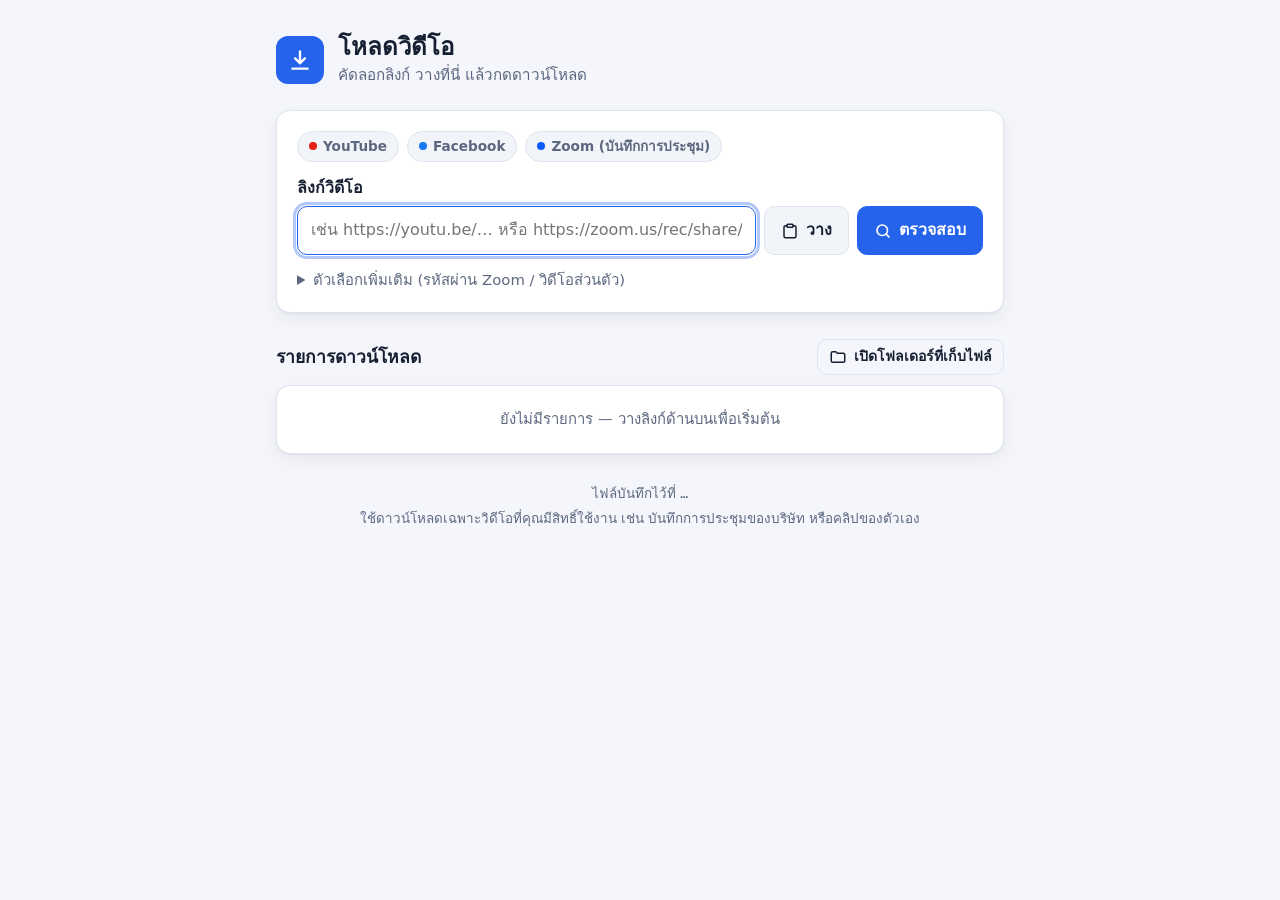
==== static/index.html @ 1f7d29c1 "Add local web app for downloading videos from YouTube, Facebook and Zoom Paste a copied link, previe" ====
<!doctype html>
<html lang="th">
<head>
<meta charset="utf-8">
<meta name="viewport" content="width=device-width, initial-scale=1">
<title>โหลดวิดีโอ</title>
<link rel="icon" href="data:image/svg+xml,%3Csvg xmlns='http://www.w3.org/2000/svg' viewBox='0 0 24 24'%3E%3Crect width='24' height='24' rx='6' fill='%232563eb'/%3E%3Cpath d='M12 6v8m0 0-3.5-3.5M12 14l3.5-3.5M7 18h10' stroke='white' stroke-width='2' fill='none' stroke-linecap='round' stroke-linejoin='round'/%3E%3C/svg%3E">
<style>
  :root {
    --bg: #f4f6fb;
    --surface: #ffffff;
    --surface-2: #f1f4f9;
    --border: #dfe4ee;
    --text: #172033;
    --muted: #5d6880;
    --primary: #2563eb;
    --primary-hover: #1d4ed8;
    --primary-soft: #e6eefe;
    --on-primary: #ffffff;
    --success: #15803d;
    --success-soft: #e3f6ea;
    --danger: #c42b2b;
    --danger-soft: #fdecec;
    --warn: #9a6200;
    --warn-soft: #fff4dc;
    --yt: #e62117;
    --fb: #1877f2;
    --zoom: #0b5cff;
    --shadow: 0 1px 2px rgba(16, 24, 40, .05), 0 6px 20px rgba(16, 24, 40, .06);
    --radius: 14px;
    color-scheme: light;
  }
  @media (prefers-color-scheme: dark) {
    :root:not([data-theme="light"]) {
      --bg: #0f141d;
      --surface: #171e2a;
      --surface-2: #1f2836;
      --border: #2c3647;
      --text: #e7ebf3;
      --muted: #9aa5b8;
      --primary: #4c8dff;
      --primary-hover: #6ea2ff;
      --primary-soft: #1d2c48;
      --on-primary: #0b1220;
      --success: #4ade80;
      --success-soft: #16301f;
      --danger: #f87171;
      --danger-soft: #3a1c1c;
      --warn: #fbbf24;
      --warn-soft: #3a2c10;
      --shadow: 0 1px 2px rgba(0, 0, 0, .3), 0 6px 20px rgba(0, 0, 0, .25);
      color-scheme: dark;
    }
  }
  :root[data-theme="dark"] {
    --bg: #0f141d; --surface: #171e2a; --surface-2: #1f2836; --border: #2c3647;
    --text: #e7ebf3; --muted: #9aa5b8; --primary: #4c8dff; --primary-hover: #6ea2ff;
    --primary-soft: #1d2c48; --on-primary: #0b1220; --success: #4ade80; --success-soft: #16301f;
    --danger: #f87171; --danger-soft: #3a1c1c; --warn: #fbbf24; --warn-soft: #3a2c10;
    --shadow: 0 1px 2px rgba(0, 0, 0, .3), 0 6px 20px rgba(0, 0, 0, .25);
    color-scheme: dark;
  }

  * { box-sizing: border-box; }
  html, body { margin: 0; }
  body {
    background: var(--bg);
    color: var(--text);
    font-family: "Segoe UI", "Leelawadee UI", "Noto Sans Thai", "Sukhumvit Set", Tahoma, system-ui, sans-serif;
    font-size: 16px;
    line-height: 1.55;
  }
  .wrap { max-width: 760px; margin: 0 auto; padding: 32px 16px 48px; }

  header { display: flex; align-items: center; gap: 14px; margin-bottom: 22px; }
  .logo {
    width: 48px; height: 48px; border-radius: 12px; background: var(--primary);
    display: grid; place-items: center; flex: none;
  }
  .logo svg { width: 26px; height: 26px; stroke: #fff; }
  h1 { font-size: 1.5rem; margin: 0; line-height: 1.25; }
  .subtitle { margin: 2px 0 0; color: var(--muted); font-size: .95rem; }

  .card {
    background: var(--surface); border: 1px solid var(--border);
    border-radius: var(--radius); box-shadow: var(--shadow); padding: 20px;
  }
  .card + .card, .section { margin-top: 18px; }

  .chips { display: flex; gap: 8px; flex-wrap: wrap; margin-bottom: 14px; }
  .chip {
    display: inline-flex; align-items: center; gap: 6px; font-size: .85rem; font-weight: 600;
    padding: 4px 11px; border-radius: 999px; border: 1px solid var(--border);
    color: var(--muted); background: var(--surface-2); transition: all .15s;
  }
  .chip i { width: 8px; height: 8px; border-radius: 50%; display: inline-block; }
  .chip[data-p="youtube"] i { background: var(--yt); }
  .chip[data-p="facebook"] i { background: var(--fb); }
  .chip[data-p="zoom"] i { background: var(--zoom); }
  .chip.active { color: var(--text); border-color: var(--primary); background: var(--primary-soft); }

  label.lbl { display: block; font-weight: 600; margin-bottom: 6px; }
  .input-row { display: flex; gap: 8px; }
  input[type="text"], input[type="password"], select {
    width: 100%; font: inherit; color: var(--text); background: var(--surface);
    border: 1px solid var(--border); border-radius: 10px; padding: 11px 13px; min-width: 0;
  }
  input:focus, select:focus, button:focus-visible, summary:focus-visible {
    outline: 3px solid color-mix(in srgb, var(--primary) 35%, transparent); outline-offset: 1px;
    border-color: var(--primary);
  }
  button, a.btn {
    font: inherit; text-decoration: none; font-weight: 600; border-radius: 10px; padding: 10px 16px; cursor: pointer;
    border: 1px solid var(--border); background: var(--surface-2); color: var(--text);
    display: inline-flex; align-items: center; justify-content: center; gap: 7px; white-space: nowrap;
  }
  button:hover:not(:disabled), a.btn:hover { border-color: var(--primary); }
  button:disabled { opacity: .55; cursor: not-allowed; }
  button.primary, a.btn.primary { background: var(--primary); color: var(--on-primary); border-color: var(--primary); }
  button.primary:hover:not(:disabled), a.btn.primary:hover { background: var(--primary-hover); }
  button.big { width: 100%; padding: 13px 18px; font-size: 1.05rem; }
  button.small, a.btn.small { padding: 6px 11px; font-size: .88rem; }
  button.ghost { background: transparent; }
  button svg { width: 18px; height: 18px; flex: none; }

  details.adv { margin-top: 14px; }
  details.adv summary { cursor: pointer; color: var(--muted); font-size: .93rem; user-select: none; }
  .adv-grid { display: grid; grid-template-columns: 1fr 1fr; gap: 12px; margin-top: 12px; }
  .hint { color: var(--muted); font-size: .84rem; margin: 5px 0 0; }

  .alert {
    border-radius: 10px; padding: 12px 14px; margin-top: 14px; font-size: .93rem;
    white-space: pre-line; border: 1px solid transparent;
  }
  .alert.error { background: var(--danger-soft); color: var(--danger); border-color: color-mix(in srgb, var(--danger) 30%, transparent); }
  .alert.warn { background: var(--warn-soft); color: var(--warn); }

  .preview { display: grid; grid-template-columns: 200px 1fr; gap: 16px; align-items: start; }
  .thumb {
    width: 100%; aspect-ratio: 16 / 9; border-radius: 10px; object-fit: cover;
    background: var(--surface-2); border: 1px solid var(--border); display: block;
  }
  .thumb-ph { display: grid; place-items: center; color: var(--muted); font-size: .85rem; }
  .vtitle { font-weight: 700; font-size: 1.05rem; margin: 0 0 4px; word-break: break-word; }
  .meta { color: var(--muted); font-size: .9rem; display: flex; flex-wrap: wrap; gap: 4px 12px; }

  .qualities { display: flex; flex-wrap: wrap; gap: 8px; margin: 16px 0; }
  .q input { position: absolute; opacity: 0; pointer-events: none; }
  .q span {
    display: inline-block; padding: 8px 14px; border-radius: 10px; border: 1px solid var(--border);
    cursor: pointer; font-weight: 600; font-size: .93rem; background: var(--surface);
  }
  .q span small { font-weight: 400; color: var(--muted); }
  .q input:checked + span { border-color: var(--primary); background: var(--primary-soft); color: var(--primary); }
  .q input:checked + span small { color: inherit; }
  .q input:focus-visible + span { outline: 3px solid color-mix(in srgb, var(--primary) 35%, transparent); }
  .q input:disabled + span { opacity: .45; cursor: not-allowed; }

  .section-head { display: flex; align-items: center; justify-content: space-between; gap: 10px; margin: 26px 0 10px; }
  h2 { font-size: 1.1rem; margin: 0; }

  .job { padding: 14px 16px; }
  .job + .job { margin-top: 10px; }
  .job-top { display: flex; justify-content: space-between; gap: 10px; align-items: flex-start; }
  .job-title { font-weight: 600; word-break: break-word; margin: 0; }
  .job-sub { color: var(--muted); font-size: .85rem; }
  .badge {
    font-size: .78rem; font-weight: 700; padding: 2px 9px; border-radius: 999px; white-space: nowrap;
    background: var(--surface-2); color: var(--muted);
  }
  .badge.done { background: var(--success-soft); color: var(--success); }
  .badge.error { background: var(--danger-soft); color: var(--danger); }
  .badge.active { background: var(--primary-soft); color: var(--primary); }
  .bar { height: 8px; border-radius: 99px; background: var(--surface-2); overflow: hidden; margin: 10px 0 6px; border: 1px solid var(--border); }
  .bar > div { height: 100%; width: 0; background: var(--primary); border-radius: 99px; transition: width .4s ease; }
  .job.done .bar > div { background: var(--success); }
  .job-line { display: flex; justify-content: space-between; gap: 10px; color: var(--muted); font-size: .85rem; flex-wrap: wrap; }
  .job-actions { display: flex; gap: 8px; margin-top: 10px; flex-wrap: wrap; }
  .empty { color: var(--muted); text-align: center; padding: 22px; font-size: .93rem; }

  footer { margin-top: 30px; color: var(--muted); font-size: .84rem; text-align: center; }
  footer p { margin: 4px 0; }
  .mono { font-family: ui-monospace, Consolas, monospace; font-size: .82rem; word-break: break-all; }

  .spin { animation: spin 1s linear infinite; }
  @keyframes spin { to { transform: rotate(360deg); } }
  .hidden { display: none !important; }

  @media (max-width: 600px) {
    .wrap { padding-top: 20px; }
    .preview { grid-template-columns: 1fr; }
    .adv-grid { grid-template-columns: 1fr; }
    .input-row { flex-wrap: wrap; }
    .input-row input { flex: 1 1 100%; }
    .input-row button { flex: 1; }
  }
</style>
</head>
<body>
<div class="wrap">
  <header>
    <div class="logo" aria-hidden="true">
      <svg viewBox="0 0 24 24" fill="none" stroke-width="2.2" stroke-linecap="round" stroke-linejoin="round"><path d="M12 4v11m0 0-4.5-4.5M12 15l4.5-4.5M5 20h14"/></svg>
    </div>
    <div>
      <h1>โหลดวิดีโอ</h1>
      <p class="subtitle">คัดลอกลิงก์ วางที่นี่ แล้วกดดาวน์โหลด</p>
    </div>
  </header>

  <main>
    <form class="card" id="urlForm" autocomplete="off">
      <div class="chips" aria-label="แพลตฟอร์มที่รองรับ">
        <span class="chip" data-p="youtube"><i></i>YouTube</span>
        <span class="chip" data-p="facebook"><i></i>Facebook</span>
        <span class="chip" data-p="zoom"><i></i>Zoom (บันทึกการประชุม)</span>
      </div>
      <label class="lbl" for="url">ลิงก์วิดีโอ</label>
      <div class="input-row">
        <input type="text" id="url" placeholder="เช่น https://youtu.be/… หรือ https://zoom.us/rec/share/…" inputmode="url">
        <button type="button" id="pasteBtn" title="วางลิงก์จากคลิปบอร์ด">
          <svg viewBox="0 0 24 24" fill="none" stroke="currentColor" stroke-width="2" stroke-linecap="round" stroke-linejoin="round"><rect x="8" y="3" width="8" height="4" rx="1"/><path d="M16 5h2a2 2 0 0 1 2 2v12a2 2 0 0 1-2 2H6a2 2 0 0 1-2-2V7a2 2 0 0 1 2-2h2"/></svg>
          วาง
        </button>
        <button type="submit" class="primary" id="checkBtn">
          <svg viewBox="0 0 24 24" fill="none" stroke="currentColor" stroke-width="2.2" stroke-linecap="round" stroke-linejoin="round"><circle cx="11" cy="11" r="7"/><path d="m20 20-3.5-3.5"/></svg>
          <span>ตรวจสอบ</span>
        </button>
      </div>

      <details class="adv" id="adv">
        <summary>ตัวเลือกเพิ่มเติม (รหัสผ่าน Zoom / วิดีโอส่วนตัว)</summary>
        <div class="adv-grid">
          <div>
            <label class="lbl" for="password">รหัสผ่าน Zoom (Passcode)</label>
            <input type="password" id="password" placeholder="ถ้ามี">
            <p class="hint">ใส่เมื่อบันทึกการประชุม Zoom ตั้งรหัสไว้</p>
          </div>
          <div>
            <label class="lbl" for="browser">ใช้การล็อกอินจากเบราว์เซอร์</label>
            <select id="browser">
              <option value="">ไม่ใช้</option>
              <option value="firefox">Firefox</option>
              <option value="chrome">Google Chrome</option>
              <option value="edge">Microsoft Edge</option>
              <option value="brave">Brave</option>
              <option value="safari">Safari (Mac)</option>
            </select>
            <p class="hint">สำหรับวิดีโอส่วนตัว/กลุ่มปิดใน Facebook — ต้องล็อกอินในเบราว์เซอร์นั้นไว้ (Chrome/Edge ให้ปิดเบราว์เซอร์ก่อน)</p>
          </div>
        </div>
      </details>

      <div class="alert error hidden" id="formError" role="alert"></div>
    </form>

    <section class="card hidden" id="previewCard" aria-live="polite">
      <div class="preview">
        <div id="thumbBox"></div>
        <div>
          <p class="vtitle" id="vTitle"></p>
          <div class="meta" id="vMeta"></div>
        </div>
      </div>
      <div class="alert warn hidden" id="liveWarn">วิดีโอนี้กำลังถ่ายทอดสดอยู่ แนะนำให้รอจนไลฟ์จบแล้วค่อยดาวน์โหลด</div>
      <div class="qualities" role="radiogroup" aria-label="เลือกคุณภาพ" id="qualities">
        <label class="q"><input type="radio" name="quality" value="1080"><span>1080p <small>Full HD</small></span></label>
        <label class="q"><input type="radio" name="quality" value="720"><span>720p <small>HD</small></span></label>
        <label class="q"><input type="radio" name="quality" value="480"><span>480p <small>ไฟล์เล็ก</small></span></label>
        <label class="q"><input type="radio" name="quality" value="best"><span>สูงสุด <small>อาจเป็น 4K</small></span></label>
        <label class="q"><input type="radio" name="quality" value="audio"><span>MP3 <small>เสียงอย่างเดียว</small></span></label>
      </div>
      <button type="button" class="primary big" id="downloadBtn">
        <svg viewBox="0 0 24 24" fill="none" stroke="currentColor" stroke-width="2.2" stroke-linecap="round" stroke-linejoin="round"><path d="M12 4v11m0 0-4.5-4.5M12 15l4.5-4.5M5 20h14"/></svg>
        ดาวน์โหลด
      </button>
    </section>

    <div class="section-head">
      <h2>รายการดาวน์โหลด</h2>
      <button type="button" class="small ghost" id="openFolderBtn">
        <svg viewBox="0 0 24 24" fill="none" stroke="currentColor" stroke-width="2" stroke-linecap="round" stroke-linejoin="round"><path d="M3 7a2 2 0 0 1 2-2h4l2 2h8a2 2 0 0 1 2 2v8a2 2 0 0 1-2 2H5a2 2 0 0 1-2-2z"/></svg>
        เปิดโฟลเดอร์ที่เก็บไฟล์
      </button>
    </div>
    <div id="jobs"><div class="card empty">ยังไม่มีรายการ — วางลิงก์ด้านบนเพื่อเริ่มต้น</div></div>
  </main>

  <footer>
    <p>ไฟล์บันทึกไว้ที่ <span class="mono" id="dirPath">…</span></p>
    <p>ใช้ดาวน์โหลดเฉพาะวิดีโอที่คุณมีสิทธิ์ใช้งาน เช่น บันทึกการประชุมของบริษัท หรือคลิปของตัวเอง</p>
    <p id="versionInfo"></p>
  </footer>
</div>

<script>
(() => {
  const $ = (id) => document.getElementById(id);
  const els = {
    form: $("urlForm"), url: $("url"), paste: $("pasteBtn"), check: $("checkBtn"),
    password: $("password"), browser: $("browser"), adv: $("adv"), formError: $("formError"),
    preview: $("previewCard"), thumbBox: $("thumbBox"), vTitle: $("vTitle"), vMeta: $("vMeta"),
    liveWarn: $("liveWarn"), qualities: $("qualities"), download: $("downloadBtn"),
    jobs: $("jobs"), openFolder: $("openFolderBtn"), dirPath: $("dirPath"), versionInfo: $("versionInfo"),
  };
  const PLATFORM_HOSTS = {
    youtube: ["youtube.com", "youtu.be", "youtube-nocookie.com"],
    facebook: ["facebook.com", "fb.watch", "fb.com"],
    zoom: ["zoom.us", "zoom.com"],
  };
  const ACTIVE = new Set(["queued", "starting", "downloading", "processing"]);
  const STATUS_TEXT = {
    queued: "รอคิว", starting: "กำลังเตรียม", downloading: "กำลังโหลด", processing: "กำลังประมวลผล",
    done: "เสร็จแล้ว", error: "ไม่สำเร็จ", cancelled: "ยกเลิกแล้ว",
  };
  let currentInfo = null;
  let jobs = [];
  let pollTimer = null;

  // ---------- helpers ----------
  async function api(path, body) {
    const opts = body === undefined ? {} : {
      method: "POST", headers: { "Content-Type": "application/json" }, body: JSON.stringify(body),
    };
    const res = await fetch(path, opts);
    let data = null;
    try { data = await res.json(); } catch (_) { /* ignore */ }
    if (!res.ok) throw new Error((data && data.error) || `เกิดข้อผิดพลาด (${res.status})`);
    return data;
  }
  function findUrl(text) {
    const m = (text || "").match(/https?:\/\/[^\s<>"'`]+/i);
    if (m) return m[0];
    const bare = (text || "").match(/(?:(?:www|m|web)\.)?(?:youtube\.com|youtu\.be|facebook\.com|fb\.watch|[\w-]+\.zoom\.us|zoom\.us)\/\S+/i);
    return bare ? "https://" + bare[0] : null;
  }
  function detectPlatform(text) {
    const url = findUrl(text);
    if (!url) return null;
    let host = "";
    try { host = new URL(url).hostname.toLowerCase(); } catch (_) { return null; }
    for (const [key, hosts] of Object.entries(PLATFORM_HOSTS)) {
      if (hosts.some((d) => host === d || host.endsWith("." + d))) return key;
    }
    return null;
  }
  function fmtDuration(sec) {
    if (!sec && sec !== 0) return "";
    sec = Math.round(sec);
    const h = Math.floor(sec / 3600), m = Math.floor((sec % 3600) / 60), s = sec % 60;
    const pad = (n) => String(n).padStart(2, "0");
    return h ? `${h}:${pad(m)}:${pad(s)}` : `${m}:${pad(s)}`;
  }
  function fmtBytes(b) {
    if (!b) return "";
    const units = ["B", "KB", "MB", "GB"];
    let i = 0;
    while (b >= 1024 && i < units.length - 1) { b /= 1024; i++; }
    return `${b.toFixed(i >= 2 ? 1 : 0)} ${units[i]}`;
  }
  function fmtEta(sec) {
    if (sec == null) return "";
    if (sec < 60) return `เหลือ ${Math.max(1, Math.round(sec))} วินาที`;
    const m = Math.floor(sec / 60), s = Math.round(sec % 60);
    return m >= 60 ? `เหลือ ${Math.floor(m / 60)} ชม. ${m % 60} นาที` : `เหลือ ${m} นาที ${s} วินาที`;
  }
  function el(tag, attrs = {}, children = []) {
    const node = document.createElement(tag);
    for (const [k, v] of Object.entries(attrs)) {
      if (k === "class") node.className = v;
      else if (k === "text") node.textContent = v;
      else if (k.startsWith("on")) node.addEventListener(k.slice(2), v);
      else node.setAttribute(k, v);
    }
    for (const c of [].concat(children)) if (c) node.append(c);
    return node;
  }
  function showError(msg) {
    els.formError.textContent = msg || "";
    els.formError.classList.toggle("hidden", !msg);
  }
  function setChecking(on) {
    els.check.disabled = on;
    els.check.querySelector("span").textContent = on ? "กำลังตรวจสอบ…" : "ตรวจสอบ";
    els.check.querySelector("svg").classList.toggle("spin", on);
  }
  function highlightPlatform() {
    const p = detectPlatform(els.url.value);
    document.querySelectorAll(".chip").forEach((c) => c.classList.toggle("active", c.dataset.p === p));
  }
  function commonParams() {
    return {
      url: els.url.value,
      password: els.password.value,
      cookies_browser: els.browser.value,
    };
  }

  // ---------- check link ----------
  async function checkLink() {
    showError("");
    const text = els.url.value.trim();
    if (!text) { showError("กรุณาวางลิงก์วิดีโอก่อน"); els.url.focus(); return; }
    if (!findUrl(text)) { showError("ไม่พบลิงก์ในข้อความที่วาง — กรุณาคัดลอกลิงก์วิดีโอมาใหม่"); return; }
    setChecking(true);
    els.preview.classList.add("hidden");
    try {
      const info = await api("/api/info", commonParams());
      currentInfo = info;
      els.url.value = info.url;
      renderPreview(info);
    } catch (err) {
      showError(err.message);
      if (/Passcode|รหัสผ่าน|cookies|ล็อกอิน/.test(err.message)) els.adv.open = true;
    } finally {
      setChecking(false);
    }
  }

  function renderPreview(info) {
    els.thumbBox.replaceChildren(
      info.thumbnail
        ? el("img", { class: "thumb", src: info.thumbnail, alt: "", referrerpolicy: "no-referrer",
            onerror: (e) => e.target.replaceWith(el("div", { class: "thumb thumb-ph", text: info.platform_name })) })
        : el("div", { class: "thumb thumb-ph", text: info.platform_name })
    );
    els.vTitle.textContent = info.title;
    const meta = [info.platform_name, info.uploader, info.duration ? `ความยาว ${fmtDuration(info.duration)}` : "",
      info.heights && info.heights.length ? `สูงสุด ${info.heights[0]}p` : ""].filter(Boolean);
    els.vMeta.replaceChildren(...meta.map((t) => el("span", { text: t })));
    els.liveWarn.classList.toggle("hidden", !info.is_live);

    // ปิดตัวเลือกที่ความละเอียดสูงกว่าที่วิดีโอมี
    const maxH = info.heights && info.heights.length ? info.heights[0] : null;
    let firstEnabled = null;
    els.qualities.querySelectorAll("input").forEach((input) => {
      const h = parseInt(input.value, 10);
      const disabled = !isNaN(h) && maxH !== null && maxH < h && h !== 480;
      input.disabled = disabled;
      if (!disabled && !isNaN(h) && firstEnabled === null) firstEnabled = input;
    });
    (firstEnabled || els.qualities.querySelector('input[value="best"]')).checked = true;
    els.preview.classList.remove("hidden");
    els.download.disabled = false;
    els.download.focus({ preventScroll: true });
    els.preview.scrollIntoView({ behavior: "smooth", block: "nearest" });
  }

  // ---------- download ----------
  async function startDownload() {
    if (!currentInfo) return;
    const quality = (els.qualities.querySelector("input:checked") || {}).value || "1080";
    els.download.disabled = true;
    showError("");
    try {
      const job = await api("/api/download", {
        ...commonParams(), url: currentInfo.url, quality, title: currentInfo.title,
      });
      jobs = [job, ...jobs.filter((j) => j.id !== job.id)];
      renderJobs();
      ensurePolling();
      // พร้อมรับลิงก์ถัดไป
      els.preview.classList.add("hidden");
      els.url.value = "";
      currentInfo = null;
      highlightPlatform();
    } catch (err) {
      showError(err.message);
      els.download.disabled = false;
    }
  }

  function ensurePolling() {
    if (pollTimer) return;
    pollTimer = setInterval(async () => {
      try {
        jobs = await api("/api/jobs");
        renderJobs();
        if (!jobs.some((j) => ACTIVE.has(j.status))) { clearInterval(pollTimer); pollTimer = null; }
      } catch (_) { /* เซิร์ฟเวอร์อาจถูกปิด */ }
    }, 800);
  }

  function renderJobs() {
    if (!jobs.length) {
      els.jobs.replaceChildren(el("div", { class: "card empty", text: "ยังไม่มีรายการ — วางลิงก์ด้านบนเพื่อเริ่มต้น" }));
      return;
    }
    els.jobs.replaceChildren(...jobs.map(renderJob));
  }

  function renderJob(job) {
    const active = ACTIVE.has(job.status);
    const badgeCls = job.status === "done" ? "done" : job.status === "error" ? "error" : active ? "active" : "";
    const title = job.filename || job.title || job.url;
    const left = job.status === "downloading"
      ? [job.downloaded && job.total ? `${fmtBytes(job.downloaded)} / ${fmtBytes(job.total)}` : "",
         job.speed ? `${fmtBytes(job.speed)}/s` : "", fmtEta(job.eta)].filter(Boolean).join(" · ")
      : job.status === "done" ? fmtBytes(job.filesize) : "";

    const actions = [];
    if (active) {
      actions.push(el("button", { type: "button", class: "small", text: "ยกเลิก",
        onclick: () => api(`/api/jobs/${job.id}/cancel`, {}).then(ensurePolling).catch((e) => alert(e.message)) }));
    }
    if (job.status === "done") {
      actions.push(el("a", { class: "btn small primary", href: `/api/jobs/${job.id}/file`,
        download: job.filename || "", text: "บันทึกไฟล์ไปที่อื่น…" }));
      actions.push(el("button", { type: "button", class: "small", text: "เปิดโฟลเดอร์", onclick: openFolder }));
    }
    if (job.status === "error" || job.status === "cancelled") {
      actions.push(el("button", { type: "button", class: "small", text: "ลองใหม่",
        onclick: () => { els.url.value = job.url; highlightPlatform(); checkLink(); window.scrollTo({ top: 0, behavior: "smooth" }); } }));
    }

    return el("article", { class: `card job ${job.status}` }, [
      el("div", { class: "job-top" }, [
        el("div", {}, [
          el("p", { class: "job-title", text: title }),
          el("div", { class: "job-sub", text: job.quality_label }),
        ]),
        el("span", { class: `badge ${badgeCls}`, text: STATUS_TEXT[job.status] || job.status }),
      ]),
      job.status === "error" ? null : el("div", { class: "bar", role: "progressbar", "aria-valuemin": "0",
        "aria-valuemax": "100", "aria-valuenow": String(job.percent || 0) },
        el("div", { style: `width:${job.status === "cancelled" ? 0 : job.percent || 0}%` })),
      el("div", { class: "job-line" }, [
        el("span", { text: job.message || "" }),
        el("span", { text: [left, job.status === "downloading" ? `${Math.floor(job.percent || 0)}%` : ""].filter(Boolean).join("  ") }),
      ]),
      job.error ? el("div", { class: "alert error", text: job.error }) : null,
      actions.length ? el("div", { class: "job-actions" }, actions) : null,
    ]);
  }

  async function openFolder() {
    try { await api("/api/open-folder", {}); } catch (err) { alert(err.message); }
  }

  // ---------- events ----------
  els.form.addEventListener("submit", (e) => { e.preventDefault(); checkLink(); });
  els.url.addEventListener("input", () => {
    highlightPlatform();
    els.preview.classList.add("hidden");
    currentInfo = null;
  });
  els.url.addEventListener("paste", () => setTimeout(() => {
    highlightPlatform();
    if (findUrl(els.url.value)) checkLink();
  }, 0));
  els.paste.addEventListener("click", async () => {
    try {
      const text = await navigator.clipboard.readText();
      if (!text) { showError("คลิปบอร์ดว่างเปล่า — คัดลอกลิงก์ก่อน"); return; }
      els.url.value = text.trim();
      highlightPlatform();
      checkLink();
    } catch (_) {
      showError("เบราว์เซอร์ไม่อนุญาตให้อ่านคลิปบอร์ด — คลิกที่ช่องลิงก์แล้วกด Ctrl+V แทน");
      els.url.focus();
    }
  });
  els.download.addEventListener("click", startDownload);
  els.openFolder.addEventListener("click", openFolder);

  // ---------- init ----------
  api("/api/status").then((s) => {
    els.dirPath.textContent = s.download_dir;
    els.versionInfo.textContent = `yt-dlp ${s.yt_dlp_version}` + (s.ffmpeg ? "" : " · ⚠ ไม่พบ ffmpeg (รวมภาพ+เสียง/แปลง MP3 ไม่ได้)");
  }).catch(() => {});
  api("/api/jobs").then((list) => {
    jobs = list; renderJobs();
    if (jobs.some((j) => ACTIVE.has(j.status))) ensurePolling();
  }).catch(() => {});
  els.url.focus();
})();
</script>
</body>
</html>
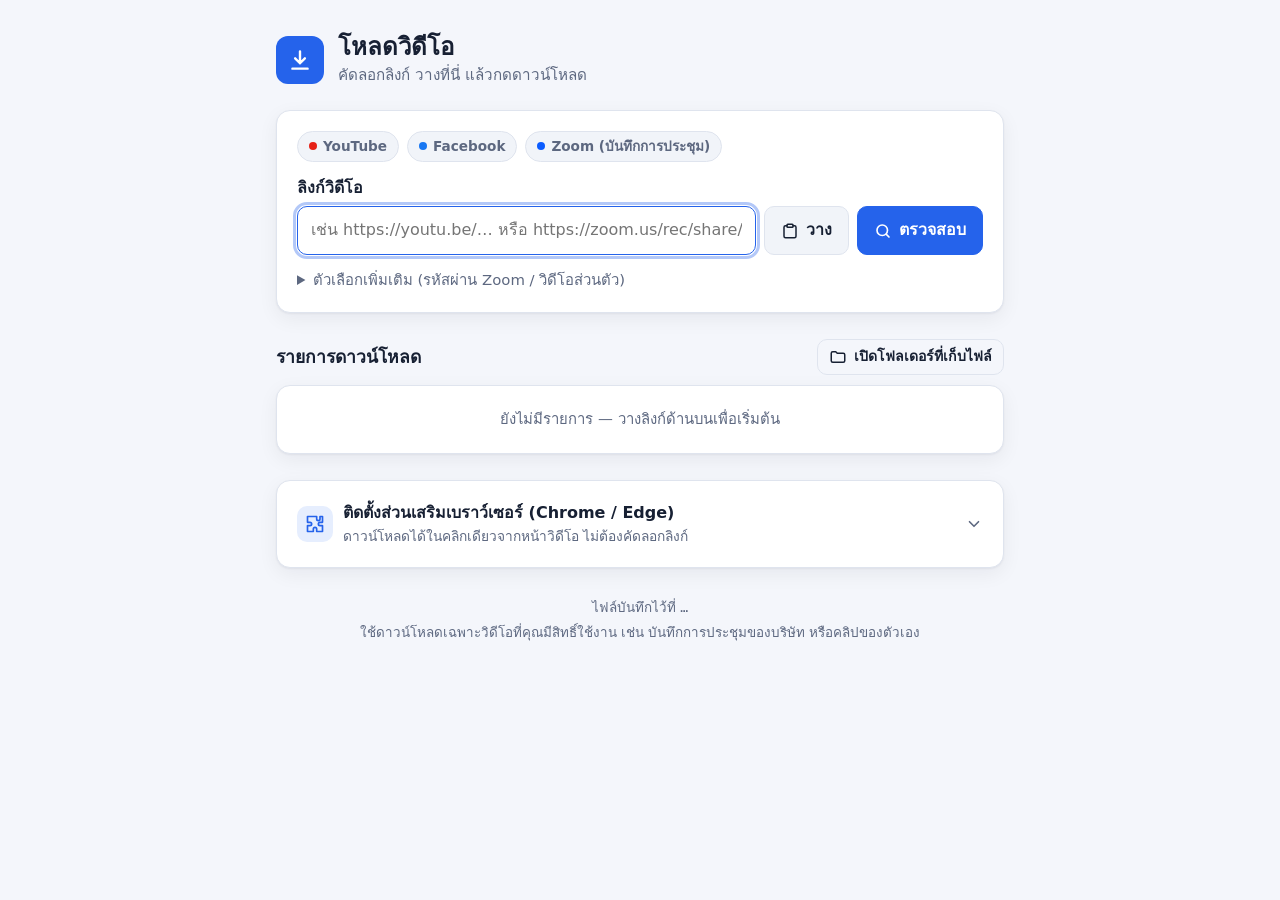
==== commit 5dc9f64e: "Add Chrome/Edge extension that sends videos to the local app - browser-extension/ (Manifest V3): pop" ====
--- a/static/index.html
+++ b/static/index.html
@@ -182,6 +182,27 @@
   footer p { margin: 4px 0; }
   .mono { font-family: ui-monospace, Consolas, monospace; font-size: .82rem; word-break: break-all; }
 
+  details.ext { margin-top: 26px; }
+  details.ext > summary {
+    cursor: pointer; font-weight: 700; list-style: none; display: flex; align-items: center; gap: 10px;
+  }
+  details.ext > summary::-webkit-details-marker { display: none; }
+  details.ext > summary .chev { margin-left: auto; flex: none; color: var(--muted); transition: transform .2s; }
+  details.ext[open] > summary .chev { transform: rotate(180deg); }
+  details.ext > summary small { display: block; font-weight: 400; color: var(--muted); font-size: .86rem; }
+  .ext-icon {
+    width: 36px; height: 36px; border-radius: 10px; background: var(--primary-soft); color: var(--primary);
+    display: grid; place-items: center; flex: none;
+  }
+  .ext-icon svg { width: 20px; height: 20px; }
+  ol.steps { margin: 16px 0 0; padding-left: 1.3em; display: grid; gap: 12px; }
+  ol.steps li::marker { font-weight: 700; color: var(--primary); }
+  .steps .row { display: flex; gap: 8px; flex-wrap: wrap; align-items: center; margin-top: 6px; }
+  code.kbd {
+    font-family: ui-monospace, Consolas, monospace; font-size: .88rem; background: var(--surface-2);
+    border: 1px solid var(--border); border-radius: 6px; padding: 2px 7px;
+  }
+
   .spin { animation: spin 1s linear infinite; }
   @keyframes spin { to { transform: rotate(360deg); } }
   .hidden { display: none !important; }
@@ -285,6 +306,43 @@
     </div>
     <div id="jobs"><div class="card empty">ยังไม่มีรายการ — วางลิงก์ด้านบนเพื่อเริ่มต้น</div></div>
   </main>
+
+  <details class="card ext" id="extBox">
+    <summary>
+      <span class="ext-icon" aria-hidden="true">
+        <svg viewBox="0 0 24 24" fill="none" stroke="currentColor" stroke-width="2" stroke-linecap="round" stroke-linejoin="round"><path d="M10 3h4v3a2 2 0 1 0 4 0V3h3v7h-3a2 2 0 1 0 0 4h3v7h-7v-3a2 2 0 1 0-4 0v3H3v-7h3a2 2 0 1 0 0-4H3V3z"/></svg>
+      </span>
+      <span>ติดตั้งส่วนเสริมเบราว์เซอร์ (Chrome / Edge)
+        <small>ดาวน์โหลดได้ในคลิกเดียวจากหน้าวิดีโอ ไม่ต้องคัดลอกลิงก์</small></span>
+      <svg class="chev" width="18" height="18" viewBox="0 0 24 24" fill="none" stroke="currentColor" stroke-width="2.2" stroke-linecap="round" stroke-linejoin="round" aria-hidden="true"><path d="m6 9 6 6 6-6"/></svg>
+    </summary>
+    <ol class="steps">
+      <li>เปิดโฟลเดอร์ส่วนเสริม
+        <div class="row">
+          <button type="button" class="small" id="openExtBtn">
+            <svg viewBox="0 0 24 24" fill="none" stroke="currentColor" stroke-width="2" stroke-linecap="round" stroke-linejoin="round"><path d="M3 7a2 2 0 0 1 2-2h4l2 2h8a2 2 0 0 1 2 2v8a2 2 0 0 1-2 2H5a2 2 0 0 1-2-2z"/></svg>
+            เปิดโฟลเดอร์ส่วนเสริม
+          </button>
+          <span class="mono" id="extPath"></span>
+        </div>
+      </li>
+      <li>ในเบราว์เซอร์ พิมพ์ที่อยู่นี้ในช่อง URL แล้วกด Enter
+        <div class="row">
+          <code class="kbd">chrome://extensions</code>
+          <button type="button" class="small ghost copy" data-copy="chrome://extensions">คัดลอก</button>
+          <span class="hint">Edge:</span>
+          <code class="kbd">edge://extensions</code>
+          <button type="button" class="small ghost copy" data-copy="edge://extensions">คัดลอก</button>
+        </div>
+      </li>
+      <li>เปิดสวิตช์ <b>Developer mode</b> (โหมดนักพัฒนาซอฟต์แวร์) — Chrome อยู่มุมขวาบน, Edge อยู่แถบซ้าย</li>
+      <li>กด <b>Load unpacked</b> (โหลดส่วนขยายที่คลายการแพ็ก) แล้วเลือกโฟลเดอร์จากข้อ 1</li>
+      <li>กดไอคอนจิ๊กซอว์บนแถบเครื่องมือ แล้ว <b>ปักหมุด</b> "โหลดวิดีโอ" ไว้</li>
+    </ol>
+    <p class="hint">วิธีใช้: เปิดหน้าวิดีโอ → กดไอคอน "โหลดวิดีโอ" → ดาวน์โหลด หรือคลิกขวาที่ลิงก์วิดีโอ →
+      "ดาวน์โหลดวิดีโอจากลิงก์นี้" · ต้องเปิดแอปนี้ไว้ (ส่วนเสริมมีปุ่มสั่งเปิดแอปให้)
+      · วิดีโอส่วนตัว/กลุ่มปิด ให้ติ๊ก "ใช้การล็อกอินของเบราว์เซอร์นี้" ในส่วนเสริม</p>
+  </details>
 
   <footer>
     <p>ไฟล์บันทึกไว้ที่ <span class="mono" id="dirPath">…</span></p>
@@ -564,8 +622,21 @@
   els.openFolder.addEventListener("click", openFolder);
 
   // ---------- init ----------
+  $("openExtBtn").addEventListener("click", async () => {
+    try { await api("/api/open-extension-folder", {}); } catch (err) { alert(err.message); }
+  });
+  document.querySelectorAll("button.copy").forEach((btn) => btn.addEventListener("click", async () => {
+    try {
+      await navigator.clipboard.writeText(btn.dataset.copy);
+      btn.textContent = "คัดลอกแล้ว ✓";
+      setTimeout(() => { btn.textContent = "คัดลอก"; }, 1500);
+    } catch (_) { /* เบราว์เซอร์ไม่อนุญาต */ }
+  }));
+
   api("/api/status").then((s) => {
     els.dirPath.textContent = s.download_dir;
+    $("extBox").classList.toggle("hidden", !s.extension_dir);
+    $("extPath").textContent = s.extension_dir || "";
     els.versionInfo.textContent = `yt-dlp ${s.yt_dlp_version}` + (s.ffmpeg ? "" : " · ⚠ ไม่พบ ffmpeg (รวมภาพ+เสียง/แปลง MP3 ไม่ได้)");
   }).catch(() => {});
   api("/api/jobs").then((list) => {
